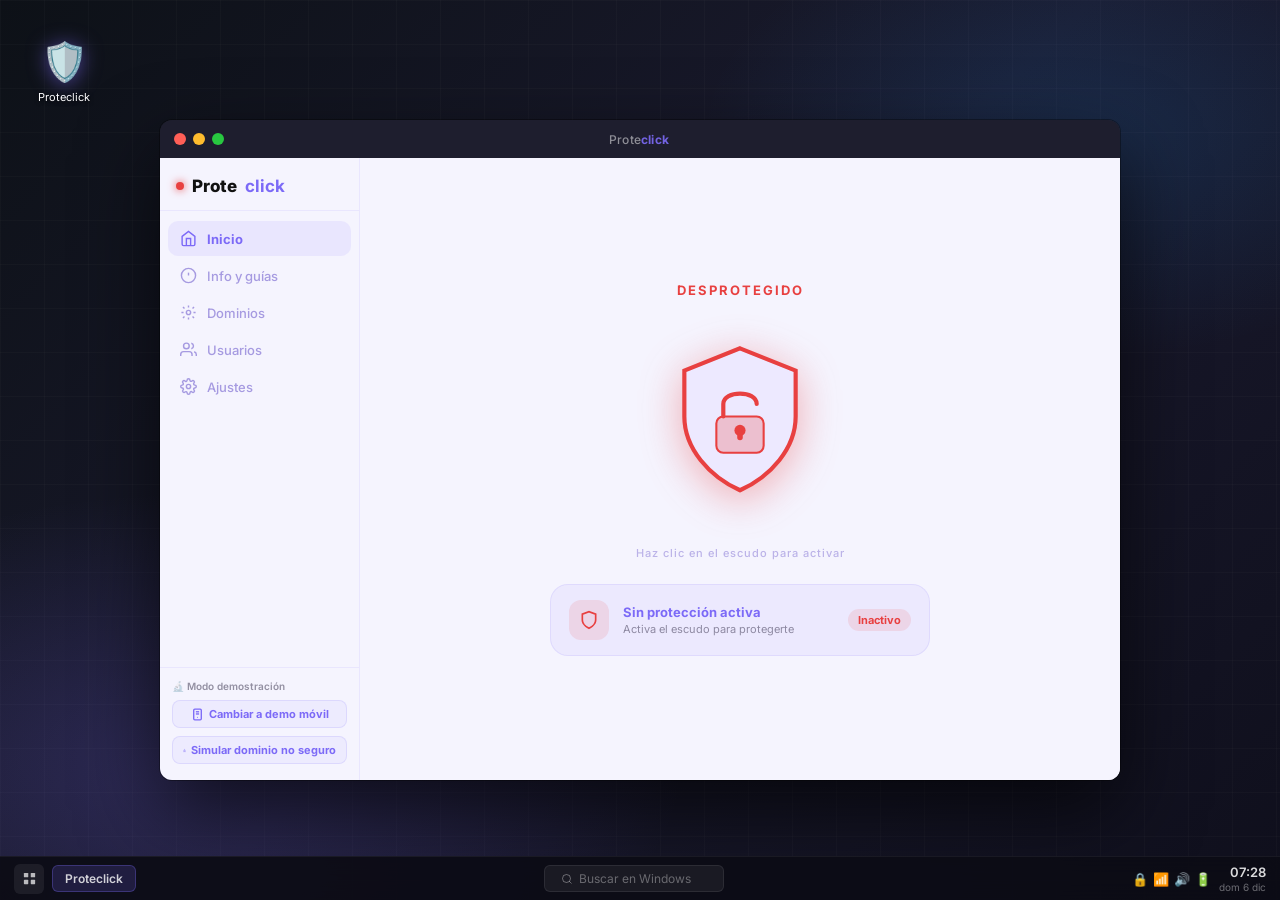
==== proteclick_desktop.html @ 48e7486f "Añadi el escritorio" ====
<!DOCTYPE html>
<html lang="es">

<head>
  <meta charset="UTF-8">
  <meta name="viewport" content="width=device-width, initial-scale=1.0">
  <title>Proteclick Escritorio</title>
  <link rel="stylesheet" href="proteclick_desktop.css">
</head>

<body>

  <div class="desktop-bg">
    <div class="desktop-icon" ondblclick="openApp()">
      <div class="di-icon">🛡️</div>
      <div class="di-label">Proteclick</div>
    </div>
  </div>

  <div class="app-window" id="appWindow">

    <!-- Barra de título -->
    <div class="title-bar" id="titleBar">
      <div class="tb-dots">
        <span class="dot-red" onclick="closeApp()"></span>
        <span class="dot-yellow"></span>
        <span class="dot-green" onclick="maximizeApp()"></span>
      </div>
      <div class="tb-title">Prote<b>click</b></div>
      <div class="tb-spacer"></div>
    </div>

    <!-- Cuerpo: sidebar + contenido -->
    <div class="app-body">

      <!-- SIDEBAR -->
      <aside class="sidebar">
        <div class="sidebar-brand">
          <span class="brand-dot" id="brand-dot"></span>
          Prote<b>click</b>
        </div>
        <nav class="sidebar-nav">
          <button class="snav on" id="nb-home" onclick="go('home')">
            <svg viewBox="0 0 24 24" fill="none" stroke="currentColor" stroke-width="2">
              <path d="M3 9l9-7 9 7v11a2 2 0 0 1-2 2H5a2 2 0 0 1-2-2z" />
              <polyline points="9 22 9 12 15 12 15 22" />
            </svg>
            <span>Inicio</span>
          </button>
          <button class="snav" id="nb-info" onclick="go('info')">
            <svg viewBox="0 0 24 24" fill="none" stroke="currentColor" stroke-width="2">
              <circle cx="12" cy="12" r="10" />
              <line x1="12" y1="8" x2="12" y2="12" />
              <line x1="12" y1="16" x2="12.01" y2="16" />
            </svg>
            <span>Info y guías</span>
          </button>
          <button class="snav" id="nb-dominios" onclick="go('dominios')">
            <svg viewBox="0 0 24 24" fill="none" stroke="currentColor" stroke-width="2">
              <circle cx="12" cy="12" r="3" />
              <path
                d="M12 2v3M12 19v3M4.22 4.22l2.12 2.12M17.66 17.66l2.12 2.12M2 12h3M19 12h3M4.22 19.78l2.12-2.12M17.66 6.34l2.12-2.12" />
            </svg>
            <span>Dominios</span>
          </button>
          <button class="snav" id="nb-usuarios" onclick="go('usuarios')">
            <svg viewBox="0 0 24 24" fill="none" stroke="currentColor" stroke-width="2">
              <path d="M17 21v-2a4 4 0 0 0-4-4H5a4 4 0 0 0-4 4v2" />
              <circle cx="9" cy="7" r="4" />
              <path d="M23 21v-2a4 4 0 0 0-3-3.87" />
              <path d="M16 3.13a4 4 0 0 1 0 7.75" />
            </svg>
            <span>Usuarios</span>
          </button>
          <button class="snav" id="nb-ajustes" onclick="go('ajustes')">
            <svg viewBox="0 0 24 24" fill="none" stroke="currentColor" stroke-width="2">
              <circle cx="12" cy="12" r="3" />
              <path
                d="M19.4 15a1.65 1.65 0 0 0 .33 1.82l.06.06a2 2 0 0 1-2.83 2.83l-.06-.06a1.65 1.65 0 0 0-1.82-.33 1.65 1.65 0 0 0-1 1.51V21a2 2 0 0 1-4 0v-.09A1.65 1.65 0 0 0 9 19.4a1.65 1.65 0 0 0-1.82.33l-.06.06a2 2 0 0 1-2.83-2.83l.06-.06A1.65 1.65 0 0 0 4.68 15a1.65 1.65 0 0 0-1.51-1H3a2 2 0 0 1 0-4h.09A1.65 1.65 0 0 0 4.6 9a1.65 1.65 0 0 0-.33-1.82l-.06-.06a2 2 0 0 1 2.83-2.83l.06.06A1.65 1.65 0 0 0 9 4.68a1.65 1.65 0 0 0 1-1.51V3a2 2 0 0 1 4 0v.09a1.65 1.65 0 0 0 1 1.51 1.65 1.65 0 0 0 1.82-.33l.06-.06a2 2 0 0 1 2.83 2.83l-.06.06A1.65 1.65 0 0 0 19.4 9a1.65 1.65 0 0 0 1.51 1H21a2 2 0 0 1 0 4h-.09a1.65 1.65 0 0 0-1.51 1z" />
            </svg>
            <span>Ajustes</span>
          </button>
        </nav>   
        <div class="sidebar-demo">
          <div class="sim-label-mini">🔬 Modo demostración</div>
          <button class="sim-btn-mini" onclick="window.location.href='index.html'">
            <svg viewBox="0 0 24 24" fill="none" stroke="currentColor" stroke-width="2.5" width="13" height="13"><rect x="5" y="2" width="14" height="20" rx="2"/><line x1="9" y1="7" x2="15" y2="7"/><line x1="9" y1="11" x2="15" y2="11"/><circle cx="12" cy="17" r="1" fill="currentColor" stroke="none"/></svg>
            Cambiar a demo móvil
          </button>       
          <button class="sim-btn-mini" onclick="simularAdvertencia()">
            <svg viewBox="0 0 24 24" fill="none" stroke="currentColor" stroke-width="2.5" width="13" height="13">
              <path d="M10.29 3.86L1.82 18a2 2 0 0 0 1.71 3h16.94a2 2 0 0 0 1.71-3L13.71 3.86a2 2 0 0 0-3.42 0z" />
              <line x1="12" y1="9" x2="12" y2="14" stroke-linecap="round" />
              <circle cx="12" cy="18" r="1" fill="#e84040" />
            </svg>
            Simular dominio no seguro
          </button>
        </div>
      </aside>

      <!-- CONTENIDO -->
      <div class="content-area">

        <!-- HOME -->
        <div class="screen" id="s-home">
          <div class="main">
            <div class="slabel" id="slabel">DESPROTEGIDO</div>
            <div class="shield-wrap" id="sw" onclick="toggleShield()">
              <div class="ring r1"></div>
              <div class="ring r2"></div>
              <div class="ring r3"></div>
              <div class="flash"></div>
              <div class="sbtn">
                <svg class="ssvg" viewBox="0 0 100 115" fill="none">
                  <path class="sbody" id="sbody"
                    d="M50 6 L90 22 L90 55 C90 78 72 98 50 108 C28 98 10 78 10 55 L10 22 Z" />
                  <g class="sicon open">
                    <rect x="33" y="55" width="34" height="26" rx="5" fill="rgba(232,64,64,0.25)" stroke="#e84040"
                      stroke-width="1.5" />
                    <path d="M38 55 L38 46 C38 36 62 36 62 46" stroke="#e84040" stroke-width="3" stroke-linecap="round"
                      fill="none" />
                    <circle cx="50" cy="65" r="4" fill="#e84040" />
                    <rect x="48" y="65" width="4" height="7" rx="2" fill="#e84040" />
                  </g>
                  <g class="sicon closed">
                    <rect x="33" y="55" width="34" height="26" rx="5" fill="rgba(33,150,243,0.2)" stroke="#2196f3"
                      stroke-width="1.5" />
                    <path d="M38 55 L38 46 C38 36 62 36 62 46 L62 55" stroke="#2196f3" stroke-width="3"
                      stroke-linecap="round" fill="none" />
                    <circle cx="50" cy="65" r="4" fill="#2196f3" />
                    <rect x="48" y="65" width="4" height="7" rx="2" fill="#2196f3" />
                  </g>
                </svg>
              </div>
            </div>
            <div class="hint">Haz clic en el escudo para activar</div>
            <div class="icard">
              <div class="iico">
                <svg viewBox="0 0 24 24" fill="none" stroke-width="2">
                  <path id="ipath" d="M12 22s8-4 8-10V5l-8-3-8 3v7c0 6 8 10 8 10z" stroke="#e84040" />
                </svg>
              </div>
              <div class="itx">
                <div class="it" id="ctitle">Sin protección activa</div>
                <div class="is" id="csub">Activa el escudo para protegerte</div>
              </div>
              <div class="ibadge" id="cbadge">Inactivo</div>
            </div>
          </div>
        </div>

        <!-- INFO -->
        <div class="screen off" id="s-info">
          <div class="scroll">
            <div class="sec"><span>🌱</span>Para empezar</div>
            <div class="card" onclick="toggleCard(this)">
              <div class="ch">
                <div class="ci cr">🔑</div>
                <div class="ctw">
                  <div class="ct">¿Qué es una contraseña segura?</div>
                  <div class="cs">Protege tus cuentas desde la base</div>
                </div><span class="bdg bb">Básico</span><svg class="chv" viewBox="0 0 24 24" fill="none"
                  stroke="currentColor" stroke-width="2.5">
                  <path d="M6 9l6 6 6-6" />
                </svg>
              </div>
              <div class="cbody">
                <div class="div"></div>
                <p>Una contraseña segura es como la llave de tu casa: cuanto más complicada, más difícil de copiar. Debe
                  tener al menos <strong>8 letras, números y algún símbolo</strong> como ! o @.</p>
                <div class="tips">
                  <div class="tip"><span class="te">✅</span><span class="tt">Usa una frase que recuerdes:
                      "MiGato3neLugar!" es mucho mejor que "1234".</span></div>
                  <div class="tip"><span class="te">✅</span><span class="tt">No uses tu nombre, fecha de nacimiento ni
                      el nombre de tu mascota.</span></div>
                  <div class="tip"><span class="te">✅</span><span class="tt">Cambia tus contraseñas cada pocos meses,
                      sobre todo en el correo y el banco.</span></div>
                </div>
                <div class="warn"><span>⚠️</span>Nunca compartas tu contraseña con nadie, ni aunque diga ser del banco o
                  tu operadora.</div>
              </div>
            </div>
            <div class="card" onclick="toggleCard(this)">
              <div class="ch">
                <div class="ci cr">🎣</div>
                <div class="ctw">
                  <div class="ct">¿Qué es el phishing?</div>
                  <div class="cs">El engaño más común en internet</div>
                </div><span class="bdg bb">Básico</span><svg class="chv" viewBox="0 0 24 24" fill="none"
                  stroke="currentColor" stroke-width="2.5">
                  <path d="M6 9l6 6 6-6" />
                </svg>
              </div>
              <div class="cbody">
                <div class="div"></div>
                <p>El phishing es cuando alguien te manda un mensaje fingiendo ser tu banco, Correos o Hacienda para
                  robarte datos o dinero.</p>
                <p>Llega por correo, SMS o WhatsApp con urgencia: <em>"Su cuenta será bloqueada en 24 horas"</em>.</p>
                <div class="tips">
                  <div class="tip"><span class="te">🔍</span><span class="tt">Fíjate en quién te escribe.
                      "soporte@banco-seguro.net" no es tu banco.</span></div>
                  <div class="tip"><span class="te">🛑</span><span class="tt">Nunca pulses enlaces de mensajes
                      inesperados.</span></div>
                  <div class="tip"><span class="te">📞</span><span class="tt">Si tienes dudas, llama al banco por el
                      número del reverso de tu tarjeta.</span></div>
                </div>
              </div>
            </div>
            <div class="card" onclick="toggleCard(this)">
              <div class="ch">
                <div class="ci cg">📱</div>
                <div class="ctw">
                  <div class="ct">Actualiza tu móvil y apps</div>
                  <div class="cs">Una acción simple que te protege mucho</div>
                </div><span class="bdg bb">Básico</span><svg class="chv" viewBox="0 0 24 24" fill="none"
                  stroke="currentColor" stroke-width="2.5">
                  <path d="M6 9l6 6 6-6" />
                </svg>
              </div>
              <div class="cbody">
                <div class="div"></div>
                <p>Las actualizaciones tapan agujeros de seguridad que los delincuentes podrían aprovechar para entrar
                  en tu dispositivo.</p>
                <div class="tips">
                  <div class="tip"><span class="te">🔄</span><span class="tt">Activa las actualizaciones automáticas en
                      los ajustes de tu móvil.</span></div>
                  <div class="tip"><span class="te">🛒</span><span class="tt">Descarga apps solo desde App Store o
                      Google Play.</span></div>
                  <div class="tip"><span class="te">🗑️</span><span class="tt">Borra las apps que ya no uses. Menos apps
                      = menos riesgo.</span></div>
                </div>
              </div>
            </div>
            <div class="sec"><span>📘</span>Nivel medio</div>
            <div class="card" onclick="toggleCard(this)">
              <div class="ch">
                <div class="ci cp">🔐</div>
                <div class="ctw">
                  <div class="ct">Doble verificación (2FA)</div>
                  <div class="cs">Una capa extra de protección</div>
                </div><span class="bdg bm">Medio</span><svg class="chv" viewBox="0 0 24 24" fill="none"
                  stroke="currentColor" stroke-width="2.5">
                  <path d="M6 9l6 6 6-6" />
                </svg>
              </div>
              <div class="cbody">
                <div class="div"></div>
                <p>El 2FA añade una segunda comprobación al iniciar sesión: además de la contraseña, recibes un código
                  por SMS o app que solo tú tienes.</p>
                <div class="tips">
                  <div class="tip"><span class="te">📲</span><span class="tt">Actívalo en tu correo, redes y banco. Está
                      en "Seguridad" dentro de los ajustes.</span></div>
                  <div class="tip"><span class="te">🚫</span><span class="tt">Nunca compartas ese código, ni aunque
                      digan ser soporte técnico.</span></div>
                </div>
              </div>
            </div>
            <div class="card" onclick="toggleCard(this)">
              <div class="ch">
                <div class="ci cb">🌐</div>
                <div class="ctw">
                  <div class="ct">Cómo reconocer webs falsas</div>
                  <div class="cs">No todas las páginas son lo que parecen</div>
                </div><span class="bdg bm">Medio</span><svg class="chv" viewBox="0 0 24 24" fill="none"
                  stroke="currentColor" stroke-width="2.5">
                  <path d="M6 9l6 6 6-6" />
                </svg>
              </div>
              <div class="cbody">
                <div class="div"></div>
                <p>Los delincuentes crean páginas casi idénticas a las reales para robarte datos.</p>
                <div class="tips">
                  <div class="tip"><span class="te">🔒</span><span class="tt">Comprueba que la dirección empiece por
                      <strong>https://</strong> y haya un candado.</span></div>
                  <div class="tip"><span class="te">👀</span><span class="tt">"bancosantander-seguro.com" no es el
                      banco. El dominio real es corto y conocido.</span></div>
                </div>
                <div class="warn"><span>⚠️</span>El candado solo garantiza conexión cifrada, no que la web sea legítima.
                </div>
              </div>
            </div>
            <div class="card" onclick="toggleCard(this)">
              <div class="ch">
                <div class="ci co">📡</div>
                <div class="ctw">
                  <div class="ct">Redes WiFi públicas</div>
                  <div class="cs">El peligro del WiFi gratuito</div>
                </div><span class="bdg bm">Medio</span><svg class="chv" viewBox="0 0 24 24" fill="none"
                  stroke="currentColor" stroke-width="2.5">
                  <path d="M6 9l6 6 6-6" />
                </svg>
              </div>
              <div class="cbody">
                <div class="div"></div>
                <p>Las redes abiertas de cafeterías o aeropuertos son cómodas, pero cualquiera podría interceptar lo que
                  envías.</p>
                <div class="tips">
                  <div class="tip"><span class="te">🏦</span><span class="tt">Nunca accedas al banco desde un WiFi
                      público sin protección.</span></div>
                  <div class="tip"><span class="te">🛡️</span><span class="tt">Una VPN cifra tu conexión. Proteclick te
                      ayuda con esto.</span></div>
                </div>
              </div>
            </div>
            <div class="card" onclick="toggleCard(this)">
              <div class="ch">
                <div class="ci cp">🗝️</div>
                <div class="ctw">
                  <div class="ct">Gestores de contraseñas</div>
                  <div class="cs">Una sola clave para recordarlas todas</div>
                </div><span class="bdg bm">Medio</span><svg class="chv" viewBox="0 0 24 24" fill="none"
                  stroke="currentColor" stroke-width="2.5">
                  <path d="M6 9l6 6 6-6" />
                </svg>
              </div>
              <div class="cbody">
                <div class="div"></div>
                <p>Un gestor guarda todas tus claves cifradas. Solo necesitas recordar una contraseña maestra para
                  acceder a todas las demás.</p>
                <div class="tips">
                  <div class="tip"><span class="te">📦</span><span class="tt">Opciones fiables:
                      <strong>Bitwarden</strong> (gratuito) o <strong>1Password</strong>.</span></div>
                  <div class="tip"><span class="te">🚫</span><span class="tt">Evita guardar contraseñas en notas de
                      papel o documentos sin proteger.</span></div>
                </div>
              </div>
            </div>
          </div>
        </div>

        <!-- DOMINIOS -->
        <div class="screen off" id="s-dominios">
          <div class="toolbar">
            <div class="search-wrap">
              <svg viewBox="0 0 24 24" fill="none" stroke="currentColor" stroke-width="2">
                <circle cx="11" cy="11" r="8" />
                <path d="M21 21l-4.35-4.35" />
              </svg>
              <input class="search-input" id="searchInput" type="text" placeholder="Buscar dominio exacto…"
                oninput="renderList()">
            </div>
            <div class="sort-row">
              <span class="sort-label">Ordenar:</span>
              <button class="sort-btn active" id="btnAZ" onclick="setSort('az')"><svg viewBox="0 0 24 24" fill="none"
                  stroke="currentColor" stroke-width="2.5">
                  <path d="M4 6h16M4 12h10M4 18h6" />
                </svg>A → Z</button>
              <button class="sort-btn" id="btnZA" onclick="setSort('za')"><svg viewBox="0 0 24 24" fill="none"
                  stroke="currentColor" stroke-width="2.5">
                  <path d="M4 6h6M4 12h10M4 18h16" />
                </svg>Z → A</button>
            </div>
          </div>
          <div class="count-bar" id="countBar"></div>
          <div class="list" id="listEl">
            <div class="empty" id="emptyState">
              <div class="empty-ico">🔍</div>
              <div class="empty-txt">Sin resultados</div>
              <div class="empty-sub">No hay dominios que coincidan con tu búsqueda.</div>
            </div>
          </div>
        </div>

        <!-- USUARIOS -->
        <div class="screen off" id="s-usuarios">

          <div class="pscreen" id="ps-nogroup">
            <div class="scroll">
              <div class="hero">
                <div class="hero-icon">👨‍👩‍👧‍👦</div>
                <h2>Protección en familia</h2>
                <p>Crea un grupo familiar para supervisar y recibir alertas cuando alguien de tu familia navegue por
                  sitios peligrosos.</p>
              </div>
              <div class="sec"><span>👥</span> Tu grupo</div>
              <div class="acard" onclick="openSheet('create')">
                <div class="acard-top">
                  <div class="acard-icon icon-create">➕</div>
                  <div class="acard-text">
                    <div class="acard-title">Crear grupo familiar</div>
                    <div class="acard-sub">Elige tu rol y genera un código para invitar a tu familia.</div>
                  </div>
                  <div class="acard-arrow"><svg viewBox="0 0 24 24" fill="none" stroke="currentColor"
                      stroke-width="2.5">
                      <path d="M9 18l6-6-6-6" />
                    </svg></div>
                </div>
              </div>
              <div class="acard" onclick="openSheet('join')">
                <div class="acard-top">
                  <div class="acard-icon icon-join">🔗</div>
                  <div class="acard-text">
                    <div class="acard-title">Unirse a un grupo</div>
                    <div class="acard-sub">Introduce el código que te ha enviado un familiar.</div>
                  </div>
                  <div class="acard-arrow"><svg viewBox="0 0 24 24" fill="none" stroke="currentColor"
                      stroke-width="2.5">
                      <path d="M9 18l6-6-6-6" />
                    </svg></div>
                </div>
              </div>
              <div class="sec"><span>ℹ️</span> ¿Qué son los roles?</div>
              <div class="role-grid">
                <div class="role-card" style="border-color:rgba(124,106,247,0.25);background:rgba(124,106,247,0.05)">
                  <div class="role-emoji">👁️</div>
                  <div class="role-name">Supervisor</div>
                  <div class="role-desc">Ves el historial del monitorizado y recibes sus alarmas.</div>
                  <span class="role-tag tag-sup">Protector</span>
                </div>
                <div class="role-card" style="border-color:rgba(33,150,243,0.25);background:rgba(33,150,243,0.05)">
                  <div class="role-emoji">🛡️</div>
                  <div class="role-name">Monitorizado</div>
                  <div class="role-desc">Ves tu historial y recibes alarmas si hay una brecha.</div>
                  <span class="role-tag tag-mon">Protegido</span>
                </div>
              </div>
            </div>
          </div>

          <div class="pscreen off" id="ps-supervisor">
            <div class="scroll">
              <div class="group-banner">
                <div class="group-badge">👨‍👩‍👧‍👦</div>
                <div class="group-info">
                  <h3>Familia García</h3>
                  <p>3 miembros · Activo</p>
                </div>
                <div class="group-code">
                  <div class="gc-label">CÓDIGO</div>
                  <div class="gc-val">X7K2</div>
                </div>
              </div>
              <div class="sec"><span>👥</span> Miembros</div>
              <div class="mcard">
                <div class="avatar av-sup">MG</div>
                <div class="minfo">
                  <div class="mname">María García</div>
                  <div class="mrole">Tú · Supervisor</div>
                </div><span class="mbadge mb-you">Tú</span>
              </div>
              <div class="mcard">
                <div class="avatar av-mon">JG</div>
                <div class="minfo">
                  <div class="mname">José García</div>
                  <div class="mrole">Monitorizado · Activo hace 2h</div>
                </div><span class="mbadge mb-mon">Monit.</span>
              </div>
              <div class="mcard">
                <div class="avatar av-mon">CG</div>
                <div class="minfo">
                  <div class="mname">Carmen García</div>
                  <div class="mrole">Monitorizado · Activo ayer</div>
                </div><span class="mbadge mb-mon">Monit.</span>
              </div>
              <div class="sec"><span>🔔</span> Alarmas recientes</div>
              <div class="alarm">
                <div class="alarm-ico">🚨</div>
                <div class="alarm-text">
                  <div class="at">Sitio de phishing detectado</div>
                  <div class="as">José García intentó acceder a <strong>bancosantander-ayuda.net</strong>, un dominio no
                    verificado.</div>
                  <div class="alarm-time">Hoy · 11:42</div>
                </div>
              </div>
              <div class="alarm">
                <div class="alarm-ico">⚠️</div>
                <div class="alarm-text">
                  <div class="at">Enlace sospechoso en email</div>
                  <div class="as">Carmen García recibió un enlace de <strong>correos-paquete.info</strong> bloqueado
                    automáticamente.</div>
                  <div class="alarm-time">Ayer · 17:05</div>
                </div>
              </div>
              <div class="sec"><span>📋</span> <span id="hist-title">Historial de José</span></div>
              <div class="msel-row">
                <div class="msel-av" id="msel-av">JG</div>
                <div class="msel-meta">
                  <div class="msel-name" id="msel-name">José García</div>
                  <div class="msel-status" id="msel-status">Activo hace 2h</div>
                </div>
                <div class="msel-wrap"><select id="member-select" onchange="onMemberChange(this)">
                    <option value="jose">José García</option>
                    <option value="carmen">Carmen García</option>
                  </select></div>
              </div>
              <div id="hist-list"></div>
            </div>
          </div>

          <div class="pscreen off" id="ps-monitorizado">
            <div class="scroll">
              <div class="group-banner">
                <div class="group-badge">👨‍👩‍👧‍👦</div>
                <div class="group-info">
                  <h3>Familia García</h3>
                  <p>Estás protegido · Activo</p>
                </div>
              </div>
              <div class="sec"><span>👤</span> Tu perfil</div>
              <div class="mcard">
                <div class="avatar av-mon">JG</div>
                <div class="minfo">
                  <div class="mname">José García</div>
                  <div class="mrole">Monitorizado · Supervisado por María</div>
                </div><span class="mbadge mb-you">Tú</span>
              </div>
              <div class="sec"><span>🔔</span> Tus alarmas</div>
              <div class="alarm">
                <div class="alarm-ico">🚨</div>
                <div class="alarm-text">
                  <div class="at">Acceso bloqueado</div>
                  <div class="as">Proteclick bloqueó <strong>bancosantander-ayuda.net</strong>. Este sitio suplanta a tu
                    banco. Tu supervisora ha sido notificada.</div>
                  <div class="alarm-time">Hoy · 11:42</div>
                </div>
              </div>
              <div class="sec"><span>📋</span> Mi historial</div>
              <div class="hitem">
                <div class="hico hico-warn">🛑</div>
                <div class="hinfo">
                  <div class="hsite">bancosantander-ayuda.net</div>
                  <div class="htime">Hoy · 11:42 · Bloqueado automáticamente</div>
                </div><span class="hstatus hs-warn">Alerta</span>
              </div>
              <div class="hitem">
                <div class="hico hico-ok">✅</div>
                <div class="hinfo">
                  <div class="hsite">bancosantander.es</div>
                  <div class="htime">Hoy · 10:15</div>
                </div><span class="hstatus hs-ok">Seguro</span>
              </div>
              <div class="hitem">
                <div class="hico hico-ok">✅</div>
                <div class="hinfo">
                  <div class="hsite">correos.es</div>
                  <div class="htime">Ayer · 09:30</div>
                </div><span class="hstatus hs-ok">Seguro</span>
              </div>
              <div class="hitem">
                <div class="hico hico-ok">✅</div>
                <div class="hinfo">
                  <div class="hsite">seg-social.es</div>
                  <div class="htime">Lunes · 12:00</div>
                </div><span class="hstatus hs-ok">Seguro</span>
              </div>
              <div class="hitem">
                <div class="hico hico-ok">✅</div>
                <div class="hinfo">
                  <div class="hsite">renfe.com</div>
                  <div class="htime">Domingo · 15:22</div>
                </div><span class="hstatus hs-ok">Seguro</span>
              </div>
            </div>
          </div>

          <!-- Modales -->
          <div class="overlay" id="ov-create" onclick="closeOverlay(event,'ov-create')">
            <div class="sheet" onclick="event.stopPropagation()">
              <div class="sheet-handle"></div>
              <div class="sheet-title">Crear grupo familiar</div>
              <div class="sheet-sub">Elige tu rol dentro del grupo</div>
              <div class="role-grid">
                <div class="role-card" id="rc-sup" onclick="selectRole('sup')">
                  <div class="role-emoji">👁️</div>
                  <div class="role-name">Supervisor</div>
                  <div class="role-desc">Ves el historial del monitorizado y recibes sus alarmas.</div><span
                    class="role-tag tag-sup">Protector</span>
                </div>
                <div class="role-card" id="rc-mon" onclick="selectRole('mon')">
                  <div class="role-emoji">🛡️</div>
                  <div class="role-name">Monitorizado</div>
                  <div class="role-desc">Ves tu historial y recibes alertas ante posibles brechas.</div><span
                    class="role-tag tag-mon">Protegido</span>
                </div>
              </div>
              <div class="field"><label>NOMBRE DEL GRUPO</label><input class="finput" type="text"
                  placeholder="Ej: Familia García" id="groupName"></div>
              <div class="caps" id="caps-list" style="display:none">
                <div id="cap-items"></div>
              </div>
              <button class="btn btn-purple" id="btnCreate" onclick="createGroup()" disabled style="opacity:0.4">Crear
                grupo</button>
              <button class="btn btn-outline" onclick="closeOv('ov-create')">Cancelar</button>
            </div>
          </div>

          <div class="overlay" id="ov-join" onclick="closeOverlay(event,'ov-join')">
            <div class="sheet" onclick="event.stopPropagation()">
              <div class="sheet-handle"></div>
              <div class="sheet-title">Unirse a un grupo</div>
              <div class="sheet-sub">Introduce el código de 4 caracteres que te envió tu familiar</div>
              <div class="field"><label>CÓDIGO DE GRUPO</label><input class="finput" type="text" placeholder="Ej: X7K2"
                  maxlength="4" id="joinCode"
                  style="font-size:22px;font-weight:800;letter-spacing:6px;text-align:center;text-transform:uppercase"
                  oninput="this.value=this.value.toUpperCase();checkJoin()"></div>
              <button class="btn btn-blue" id="btnJoin" onclick="joinGroup()" disabled style="opacity:0.4">Unirse al
                grupo</button>
              <button class="btn btn-outline" onclick="closeOv('ov-join')">Cancelar</button>
            </div>
          </div>

        </div><!-- /s-usuarios -->

        <!-- AJUSTES -->
        <div class="screen off" id="s-ajustes">
          <div class="scroll ajustes-scroll">

            <div class="sec-hdr">👤 Cuenta</div>
            <div class="sgroup">
              <div class="srow tap" onclick="alert('Cambiar nombre')">
                <div class="srow-ico ico-blue">✏️</div>
                <div class="srow-text">
                  <div class="srow-label">Cambiar nombre</div>
                  <div class="srow-sub">Actualiza tu nombre visible</div>
                </div>
                <div class="chev"><svg viewBox="0 0 24 24" fill="none" stroke="currentColor" stroke-width="2.5">
                    <path d="M9 18l6-6-6-6" />
                  </svg></div>
              </div>
              <div class="srow tap" onclick="alert('Cambiar contraseña')">
                <div class="srow-ico ico-red">🔑</div>
                <div class="srow-text">
                  <div class="srow-label">Cambiar contraseña</div>
                  <div class="srow-sub">Modifica tu clave de acceso</div>
                </div>
                <div class="chev"><svg viewBox="0 0 24 24" fill="none" stroke="currentColor" stroke-width="2.5">
                    <path d="M9 18l6-6-6-6" />
                  </svg></div>
              </div>
              <div class="srow tap" onclick="alert('Cambiar foto de perfil')">
                <div class="srow-ico ico-green">📸</div>
                <div class="srow-text">
                  <div class="srow-label">Cambiar foto de perfil</div>
                  <div class="srow-sub">Sube una nueva imagen</div>
                </div>
                <div class="chev"><svg viewBox="0 0 24 24" fill="none" stroke="currentColor" stroke-width="2.5">
                    <path d="M9 18l6-6-6-6" />
                  </svg></div>
              </div>
            </div>

            <div class="sec-hdr">🛡️ Protección</div>
            <div class="sgroup">
              <div class="srow">
                <div class="srow-ico ico-purple">🔒</div>
                <div class="srow-text">
                  <div class="srow-label">Protección al arrancar</div>
                  <div class="srow-sub">Activa el escudo automáticamente al abrir la app</div>
                </div><label class="toggle"><input type="checkbox" id="tog-arranque"><span
                    class="tslider"></span></label>
              </div>
              <div class="srow">
                <div class="srow-ico ico-red">🚫</div>
                <div class="srow-text">
                  <div class="srow-label">Bloqueo automático</div>
                  <div class="srow-sub">Bloquea dominios sospechosos sin confirmación</div>
                </div><label class="toggle"><input type="checkbox" id="tog-bloqueo"><span
                    class="tslider"></span></label>
              </div>
              <div class="srow" style="flex-direction:column;align-items:flex-start;">
                <div style="display:flex;align-items:center;gap:13px;width:100%">
                  <div class="srow-ico ico-orange">📡</div>
                  <div class="srow-text">
                    <div class="srow-label">Sensibilidad de detección</div>
                    <div class="srow-sub">Mayor sensibilidad puede generar más avisos</div>
                  </div>
                </div>
                <div class="seg" id="seg-sensibilidad" style="width:100%;margin-top:10px">
                  <button class="seg-btn" onclick="setSeg('seg-sensibilidad',this)">Básica</button>
                  <button class="seg-btn active" onclick="setSeg('seg-sensibilidad',this)">Media</button>
                  <button class="seg-btn" onclick="setSeg('seg-sensibilidad',this)">Alta</button>
                </div>
              </div>
            </div>

            <div class="sec-hdr">🔔 Notificaciones</div>
            <div class="sgroup">
              <div class="srow">
                <div class="srow-ico ico-red">🚨</div>
                <div class="srow-text">
                  <div class="srow-label">Alertas de phishing</div>
                  <div class="srow-sub">Notificación instantánea al detectar un ataque</div>
                </div><label class="toggle"><input type="checkbox" id="tog-phishing" checked><span
                    class="tslider"></span></label>
              </div>
              <div class="srow">
                <div class="srow-ico ico-purple">👨‍👩‍👧‍👦</div>
                <div class="srow-text">
                  <div class="srow-label">Actividad familiar</div>
                  <div class="srow-sub">Avisos cuando un miembro del grupo navega</div>
                </div><label class="toggle"><input type="checkbox" id="tog-familia"><span
                    class="tslider"></span></label>
              </div>
              <div class="srow">
                <div class="srow-ico ico-orange">🔊</div>
                <div class="srow-text">
                  <div class="srow-label">Alerta sonora</div>
                  <div class="srow-sub">Reproducir sonido al recibir una alerta</div>
                </div><label class="toggle"><input type="checkbox" id="tog-sonido" checked><span
                    class="tslider"></span></label>
              </div>
              <div class="srow">
                <div class="srow-ico ico-grey">📳</div>
                <div class="srow-text">
                  <div class="srow-label">Vibración en alarmas</div>
                  <div class="srow-sub">Vibrar al recibir una alerta de seguridad</div>
                </div><label class="toggle"><input type="checkbox" id="tog-vibracion" checked><span
                    class="tslider"></span></label>
              </div>
            </div>

            <div class="sec-hdr">🔐 Privacidad</div>
            <div class="sgroup">
              <div class="srow">
                <div class="srow-ico ico-blue">📋</div>
                <div class="srow-text">
                  <div class="srow-label">Guardar historial</div>
                  <div class="srow-sub">Almacena localmente tus páginas visitadas</div>
                </div><label class="toggle"><input type="checkbox" id="tog-historial" checked><span
                    class="tslider"></span></label>
              </div>
              <div class="srow">
                <div class="srow-ico ico-green">📊</div>
                <div class="srow-text">
                  <div class="srow-label">Estadísticas anónimas</div>
                  <div class="srow-sub">Ayuda a mejorar la detección de amenazas</div>
                </div><label class="toggle"><input type="checkbox" id="tog-estadisticas"><span
                    class="tslider"></span></label>
              </div>
              <div class="srow tap" onclick="alert('Historial borrado')">
                <div class="srow-ico ico-red">🗑️</div>
                <div class="srow-text">
                  <div class="srow-label">Borrar historial local</div>
                  <div class="srow-sub">Elimina todos los registros guardados</div>
                </div>
                <div class="chev"><svg viewBox="0 0 24 24" fill="none" stroke="currentColor" stroke-width="2.5">
                    <path d="M9 18l6-6-6-6" />
                  </svg></div>
              </div>
            </div>

            <div class="sec-hdr">🌐 Idioma</div>
            <div class="sgroup">
              <div class="srow">
                <div class="srow-ico ico-purple">🌐</div>
                <div class="srow-text">
                  <div class="srow-label">Idioma de la app</div>
                  <div class="srow-sub" id="lang-sub">Castellano</div>
                </div>
                <div class="lang-sel-wrap">
                  <select id="lang-select" onchange="onLangChange(this)">
                    <option value="es">Castellano</option>
                    <option value="eu">Euskera</option>
                    <option value="ca">Català</option>
                    <option value="gl">Galego</option>
                    <option value="en">English</option>
                  </select>
                </div>
              </div>
            </div>

            <div class="sec-hdr">ℹ️ Acerca de</div>
            <div class="sgroup">
              <div class="srow">
                <div class="srow-ico ico-purple">📱</div>
                <div class="srow-text">
                  <div class="srow-label">Versión de la app</div>
                </div><span class="meta-val">1.0.0</span>
              </div>
              <div class="srow tap">
                <div class="srow-ico ico-grey">📄</div>
                <div class="srow-text">
                  <div class="srow-label">Términos de uso</div>
                </div>
                <div class="chev"><svg viewBox="0 0 24 24" fill="none" stroke="currentColor" stroke-width="2.5">
                    <path d="M9 18l6-6-6-6" />
                  </svg></div>
              </div>
              <div class="srow tap">
                <div class="srow-ico ico-grey">🔏</div>
                <div class="srow-text">
                  <div class="srow-label">Política de privacidad</div>
                </div>
                <div class="chev"><svg viewBox="0 0 24 24" fill="none" stroke="currentColor" stroke-width="2.5">
                    <path d="M9 18l6-6-6-6" />
                  </svg></div>
              </div>
            </div>

            <button class="btn-danger" onclick="alert('Sesión cerrada')">Cerrar sesión</button>

          </div>
        </div>

      </div><!-- /content-area -->
    </div><!-- /app-body -->
  </div><!-- /app-window -->

  <!-- BARRA DE TAREAS -->
  <div class="taskbar">
    <div class="taskbar-left">
      <div class="start-btn"><svg viewBox="0 0 24 24" fill="currentColor" width="15">
          <rect x="3" y="3" width="7" height="7" rx="1" />
          <rect x="14" y="3" width="7" height="7" rx="1" />
          <rect x="3" y="14" width="7" height="7" rx="1" />
          <rect x="14" y="14" width="7" height="7" rx="1" />
        </svg></div>
      <div class="tb-app-btn" id="tbAppBtn" onclick="toggleApp()">Proteclick</div>
    </div>
    <div class="taskbar-center">
      <div class="tb-search-bar"><svg viewBox="0 0 24 24" fill="none" stroke="currentColor" stroke-width="2" width="12"
          height="12">
          <circle cx="11" cy="11" r="8" />
          <line x1="21" y1="21" x2="16.65" y2="16.65" />
        </svg>Buscar en Windows</div>
    </div>
    <div class="taskbar-right">
      <div class="sys-tray"><span>🔒</span><span>📶</span><span>🔊</span><span>🔋</span></div>
      <div class="tb-clock-wrap">
        <div class="tb-clock" id="clock">12:00</div>
        <div class="tb-date" id="tb-date">lun 1 ene</div>
      </div>
    </div>
  </div>

  <!-- ADVERTENCIA OVERLAY -->
  <div class="warn-overlay" id="warnOverlay">
    <div class="warn-modal">
      <div class="warn-icon-wrap">
        <div class="warn-pulse"></div>
        <svg class="warn-icon" viewBox="0 0 24 24" fill="none" stroke="#e84040" stroke-width="2">
          <path d="M10.29 3.86L1.82 18a2 2 0 0 0 1.71 3h16.94a2 2 0 0 0 1.71-3L13.71 3.86a2 2 0 0 0-3.42 0z" />
          <line x1="12" y1="9" x2="12" y2="13" />
          <circle cx="12" cy="15.5" r="1.2" fill="#e84040" stroke="none" />
        </svg>
      </div>
      <div class="warn-tag">⚠️ ADVERTENCIA</div>
      <h2 class="warn-title">Dominio no seguro detectado</h2>
      <p class="warn-maybe">Quizás buscabas entrar a la página web de</p>
      <div class="warn-entity" id="warnEntity">—</div>
      <div class="warn-domain-box">
        <span class="warn-domain-lbl">Dominio oficial protegido</span>
        <span class="warn-domain-val" id="warnDomain">—</span>
      </div>
      <div class="warn-actions">
        <button class="warn-btn-block" onclick="blockThreat()">
          <svg viewBox="0 0 24 24" fill="none" stroke="currentColor" stroke-width="2.5" width="16" height="16">
            <circle cx="12" cy="12" r="10" />
            <line x1="4.93" y1="4.93" x2="19.07" y2="19.07" />
          </svg>
          Bloquear amenaza
        </button>
        <button class="warn-btn-skip" onclick="skipWarning()">
          <svg viewBox="0 0 24 24" fill="none" stroke="currentColor" stroke-width="2.5" width="16" height="16">
            <path d="M9 18l6-6-6-6" />
          </svg>
          Omitir advertencia
        </button>
      </div>
    </div>
  </div>

  <script src="proteclick_desktop.js"></script>
</body>

</html>
---- proteclick_desktop.css ----
@import url('https://fonts.googleapis.com/css2?family=Inter:wght@400;500;600;700;800&display=swap');

*, *::before, *::after { box-sizing: border-box; margin: 0; padding: 0; }

:root {
  --purple: #7c6af7;
  --pl: rgba(124,106,247,0.1);
  --pm: rgba(124,106,247,0.18);
  --red: #e84040;
  --blue: #2196f3;
  --green: #2ecc71;
  --text: #1a1530;
  --muted: rgba(26,21,48,0.45);
  --sup-color: #7c6af7;
  --mon-color: #2196f3;
}

html, body {
  width: 100%; height: 100%;
  font-family: 'Inter', sans-serif;
  overflow: hidden;
}

/* ══════════════════════════════════
   ESCRITORIO
══════════════════════════════════ */
.desktop-bg {
  position: fixed; inset: 0;
  background: #1a1a2e;
  background-image:
    radial-gradient(ellipse 70% 55% at 15% 85%, rgba(124,106,247,0.22) 0%, transparent 55%),
    radial-gradient(ellipse 55% 45% at 85% 15%, rgba(33,150,243,0.14) 0%, transparent 55%),
    linear-gradient(135deg, #0d1117 0%, #1a1a2e 50%, #0f0f1c 100%);
  z-index: 0;
}
.desktop-bg::before {
  content: '';
  position: absolute; inset: 0;
  background-image:
    linear-gradient(rgba(255,255,255,0.018) 1px, transparent 1px),
    linear-gradient(90deg, rgba(255,255,255,0.018) 1px, transparent 1px);
  background-size: 44px 44px;
}

.desktop-icon {
  position: absolute; top: 28px; left: 28px;
  display: flex; flex-direction: column; align-items: center; gap: 6px;
  cursor: pointer; padding: 10px; border-radius: 10px;
  transition: background .15s; user-select: none;
}
.desktop-icon:hover { background: rgba(255,255,255,0.08); }
.di-icon { font-size: 38px; filter: drop-shadow(0 2px 10px rgba(124,106,247,0.55)); }
.di-label { font-size: 11px; color: #fff; text-shadow: 0 1px 4px rgba(0,0,0,0.8); }

/* ══════════════════════════════════
   VENTANA DE LA APP
══════════════════════════════════ */
.app-window {
  position: fixed;
  top: 50%; left: 50%;
  transform: translate(-50%, -50%);
  width: min(960px, calc(100vw - 32px));
  height: min(660px, calc(100vh - 60px));
  display: flex; flex-direction: column;
  border-radius: 12px;
  overflow: hidden;
  box-shadow: 0 0 0 1px rgba(0,0,0,0.35), 0 32px 80px rgba(0,0,0,0.65), 0 0 0 1px rgba(255,255,255,0.04) inset;
  z-index: 100;
  animation: winIn .28s cubic-bezier(.2,.8,.4,1);
}
.app-window.hidden { display: none; }
.app-window.maximized {
  top: 0; left: 0; transform: none;
  width: 100vw; height: calc(100vh - 44px);
  border-radius: 0;
}

@keyframes winIn {
  from { transform: translate(-50%,-48%) scale(.96); opacity: 0; }
  to   { transform: translate(-50%,-50%) scale(1);   opacity: 1; }
}
@keyframes winOut {
  from { transform: translate(-50%,-50%) scale(1);   opacity: 1; }
  to   { transform: translate(-50%,-48%) scale(.96); opacity: 0; }
}

/* Barra de título */
.title-bar {
  height: 38px; flex-shrink: 0;
  background: #1e1e2e;
  display: flex; align-items: center;
  padding: 0 14px;
  user-select: none;
}
.tb-dots { display: flex; gap: 7px; align-items: center; }
.dot-red, .dot-yellow, .dot-green {
  width: 12px; height: 12px; border-radius: 50%; cursor: pointer;
  transition: filter .15s;
}
.dot-red:hover, .dot-yellow:hover, .dot-green:hover { filter: brightness(1.25); }
.dot-red    { background: #ff5f57; }
.dot-yellow { background: #febc2e; }
.dot-green  { background: #28c840; }
.tb-title {
  flex: 1; text-align: center;
  font-size: 12px; font-weight: 500;
  color: rgba(255,255,255,0.5); letter-spacing: .2px;
}
.tb-title b { color: rgba(124,106,247,0.9); }
.tb-spacer { width: 52px; }

/* Cuerpo */
.app-body { flex: 1; display: flex; overflow: hidden; }

/* ══════════════════════════════════
   SIDEBAR
══════════════════════════════════ */
.sidebar {
  width: 200px; flex-shrink: 0;
  background: #f5f4fe;
  border-right: 1px solid rgba(124,106,247,0.1);
  display: flex; flex-direction: column;
  overflow: hidden;
}
.sidebar-brand {
  padding: 18px 16px 14px;
  font-size: 17px; font-weight: 800; color: #111;
  border-bottom: 1px solid rgba(124,106,247,0.1);
  display: flex; align-items: center; gap: 8px;
  flex-shrink: 0;
}
.sidebar-brand b { color: var(--purple); }
.brand-dot {
  width: 8px; height: 8px; border-radius: 50%;
  background: var(--red); box-shadow: 0 0 8px var(--red);
  transition: background 1.2s, box-shadow 1.2s; flex-shrink: 0;
}
body.protected .brand-dot { background: var(--blue); box-shadow: 0 0 8px var(--blue); }

.sidebar-nav {
  flex: 1; padding: 10px 8px;
  display: flex; flex-direction: column; gap: 2px;
  overflow-y: auto; scrollbar-width: none;
}
.sidebar-nav::-webkit-scrollbar { display: none; }

.snav {
  display: flex; align-items: center; gap: 10px;
  width: 100%; padding: 9px 12px;
  background: none; border: none; border-radius: 10px;
  font-family: 'Inter', sans-serif; font-size: 13px; font-weight: 500;
  color: rgba(100,80,200,0.55); cursor: pointer;
  transition: background .15s, color .15s;
  text-align: left; position: relative;
}
.snav::after {
  content: ''; position: absolute; inset: 0; border-radius: 10px;
  background: var(--pl); opacity: 0; transition: opacity .2s;
}
.snav:hover::after { opacity: 1; }
.snav.on::after    { opacity: 1; }
.snav svg { width: 17px; height: 17px; flex-shrink: 0; position: relative; z-index: 1; }
.snav span { position: relative; z-index: 1; }
.snav.on { color: var(--purple); font-weight: 700; }

.sidebar-demo {
  padding: 12px 12px 16px;
  border-top: 1px solid rgba(124,106,247,0.1);
  display: flex; flex-direction: column; gap: 8px;
  flex-shrink: 0;
}
.sim-label-mini {
  font-size: 10px; font-weight: 600; color: var(--muted);
  display: flex; align-items: center; gap: 4px;
}
.sim-btn-mini {
  display: inline-flex; align-items: center; gap: 5px;
  background: rgba(124,106,247,0.06); color: var(--purple);
  border: 1px solid rgba(124,106,247,0.15); border-radius: 8px;
  padding: 6px 10px; font-size: 11px; font-weight: 700;
  font-family: 'Inter', sans-serif; cursor: pointer;
  transition: all .15s; white-space: nowrap; width: 100%;
  justify-content: center;
}
.sim-btn-mini:hover { background: rgba(124,106,247,0.12); border-color: rgba(124,106,247,0.3); }

/* ══════════════════════════════════
   ÁREA DE CONTENIDO
══════════════════════════════════ */
.content-area {
  flex: 1; position: relative; overflow: hidden;
  background: #f5f4fe;
}

/* ══════════════════════════════════
   SCREENS
══════════════════════════════════ */
.screen {
  position: absolute; inset: 0;
  display: flex; flex-direction: column;
  background: #f5f4fe;
  transition: transform 0.36s cubic-bezier(.4,0,.2,1), opacity 0.36s ease;
  overflow: hidden;
}
.screen.off  { transform: translateX(100%); opacity: 0; pointer-events: none; }
.screen.back { transform: translateX(-28%); opacity: 0; pointer-events: none; }

.pscreen {
  position: absolute; inset: 0;
  display: flex; flex-direction: column;
  transition: transform 0.36s cubic-bezier(.4,0,.2,1), opacity 0.36s ease;
}
.pscreen.off  { transform: translateX(100%); opacity: 0; pointer-events: none; }
.pscreen.back { transform: translateX(-28%); opacity: 0; pointer-events: none; }

/* ══════════════════════════════════
   HOME SCREEN
══════════════════════════════════ */
.main {
  flex: 1; display: flex; flex-direction: column;
  align-items: center; justify-content: center;
  padding: 20px; gap: 24px;
}
.slabel {
  font-size: 13px; font-weight: 700; letter-spacing: 2px;
  text-transform: uppercase; color: var(--red); transition: color 1.2s;
}
body.protected .slabel { color: var(--blue); }

.shield-wrap {
  position: relative; cursor: pointer;
  width: 200px; height: 200px;
  display: flex; align-items: center; justify-content: center;
}
.ring {
  position: absolute; border-radius: 50%; opacity: 0;
  border: 2px solid var(--blue);
}
.ring.r1{width:160px;height:160px}
.ring.r2{width:200px;height:200px}
.ring.r3{width:240px;height:240px}
body.protected .ring.r1{animation:pulse 2s ease-out infinite 0s}
body.protected .ring.r2{animation:pulse 2s ease-out infinite .4s}
body.protected .ring.r3{animation:pulse 2s ease-out infinite .8s}
@keyframes pulse{0%{opacity:.5;transform:scale(.9)}100%{opacity:0;transform:scale(1.3)}}

.sbtn { position: relative; z-index: 2; transition: transform .15s; }
.shield-wrap:active .sbtn { transform: scale(0.92); }
.ssvg {
  width: 140px; height: 160px;
  filter: drop-shadow(0 8px 20px rgba(232,64,64,0.4));
  transition: filter 1.2s;
}
body.protected .ssvg { filter: drop-shadow(0 8px 28px rgba(33,150,243,0.5)); }
.sbody { fill: #ede9ff; stroke: var(--red); stroke-width: 3; }
.sicon { transition: opacity .4s, transform .4s; }
.sicon.closed { opacity: 0; transform: translateY(4px); }
body.protected .sicon.open   { opacity: 0; transform: translateY(-4px); }
body.protected .sicon.closed { opacity: 1; transform: translateY(0); }

.hint { font-size: 11px; color: rgba(100,80,200,0.4); letter-spacing: 1px; font-weight: 500; }

.flash {
  position: absolute; inset: -20px; border-radius: 50%;
  background: radial-gradient(circle, rgba(124,106,247,0.35) 0%, transparent 70%);
  opacity: 0; pointer-events: none; z-index: 1;
}
.shield-wrap.fx .flash { animation: fx .5s ease-out forwards; }
@keyframes fx{0%{opacity:1;transform:scale(.5)}100%{opacity:0;transform:scale(1.5)}}

.icard {
  width: 100%; max-width: 380px;
  background: rgba(124,106,247,0.07);
  border: 1px solid rgba(124,106,247,0.12);
  border-radius: 18px; padding: 15px 18px;
  display: flex; gap: 14px; align-items: center;
  transition: background 1.2s, border-color 1.2s;
}
body.protected .icard { background: rgba(33,150,243,0.07); border-color: rgba(33,150,243,0.2); }
.iico {
  width: 40px; height: 40px; border-radius: 12px;
  background: rgba(232,64,64,0.12);
  display: flex; align-items: center; justify-content: center;
  flex-shrink: 0; transition: background 1.2s;
}
body.protected .iico { background: rgba(33,150,243,0.15); }
.iico svg { width: 20px; height: 20px; }
.itx .it  { font-size: 13px; font-weight: 700; color: var(--purple); margin-bottom: 2px; }
.itx .is  { font-size: 11px; color: var(--muted); }
.ibadge {
  margin-left: auto; padding: 4px 10px; border-radius: 20px;
  font-size: 11px; font-weight: 700;
  background: rgba(232,64,64,0.12); color: var(--red);
  transition: background 1.2s, color 1.2s; white-space: nowrap;
}
body.protected .ibadge { background: rgba(33,150,243,0.12); color: var(--blue); }

/* ══════════════════════════════════
   SCROLL CONTAINER
══════════════════════════════════ */
.scroll {
  flex: 1; overflow-y: auto; padding: 18px 20px 16px;
  display: flex; flex-direction: column; gap: 13px;
  scrollbar-width: thin; scrollbar-color: rgba(124,106,247,0.2) transparent;
}
.scroll::-webkit-scrollbar { width: 5px; }
.scroll::-webkit-scrollbar-thumb { background: rgba(124,106,247,0.2); border-radius: 4px; }

/* ══════════════════════════════════
   INFO SCREEN
══════════════════════════════════ */
#s-info { background: #f0eeff; }
.sec {
  display: flex; align-items: center; gap: 7px;
  font-size: 10.5px; font-weight: 700; letter-spacing: 1.5px;
  text-transform: uppercase; color: var(--purple);
}
.sec::after { content:''; flex:1; height:1px; background: var(--pm); }

.card {
  background: #fff; border-radius: 16px; padding: 14px;
  box-shadow: 0 2px 10px rgba(124,106,247,0.07);
  border: 1px solid rgba(124,106,247,0.08);
  cursor: pointer; transition: box-shadow .2s, transform .2s;
}
.card:hover  { box-shadow: 0 4px 16px rgba(124,106,247,0.14); }
.card:active { transform: scale(0.995); }
.ch { display: flex; align-items: center; gap: 11px; }
.ci { width: 40px; height: 40px; border-radius: 12px; display: flex; align-items: center; justify-content: center; font-size: 19px; flex-shrink: 0; }
.cr{background:rgba(232,64,64,0.1)} .cp{background:var(--pl)} .cb{background:rgba(33,150,243,0.1)} .cg{background:rgba(46,204,113,0.1)} .co{background:rgba(255,152,0,0.1)}
.ctw { flex: 1; }
.ct  { font-size: 13px; font-weight: 700; color: var(--text); line-height: 1.3; }
.cs  { font-size: 10.5px; color: var(--muted); margin-top: 2px; font-weight: 500; }
.bdg { font-size: 8.5px; font-weight: 700; letter-spacing: .8px; text-transform: uppercase; padding: 3px 7px; border-radius: 20px; flex-shrink: 0; }
.bb{background:rgba(232,64,64,0.1);color:var(--red)}
.bm{background:var(--pl);color:var(--purple)}
.chv { width: 19px; height: 19px; flex-shrink: 0; color: var(--purple); opacity: 0.45; transition: transform .3s, opacity .3s; }
.card.open .chv { transform: rotate(180deg); opacity: 1; }
.cbody { overflow: hidden; max-height: 0; transition: max-height .4s ease, opacity .3s, margin-top .3s; opacity: 0; margin-top: 0; }
.card.open .cbody { max-height: 500px; opacity: 1; margin-top: 13px; }
.div { height: 1px; background: rgba(124,106,247,0.08); margin-bottom: 12px; }
.cbody p { font-size: 12.5px; color: var(--text); line-height: 1.65; }
.cbody p+p { margin-top: 9px; }
.tips { display: flex; flex-direction: column; gap: 7px; margin-top: 9px; }
.tip { display: flex; gap: 9px; align-items: flex-start; background: var(--pl); border-radius: 11px; padding: 9px 11px; }
.te { font-size: 15px; flex-shrink: 0; }
.tt { font-size: 11.5px; color: var(--text); line-height: 1.55; font-weight: 500; }
.warn { background: rgba(232,64,64,0.07); border: 1px solid rgba(232,64,64,0.15); border-radius: 11px; padding: 9px 11px; font-size: 11.5px; color: #a02020; line-height: 1.55; font-weight: 500; margin-top: 9px; display: flex; gap: 7px; align-items: flex-start; }

/* ══════════════════════════════════
   DOMINIOS SCREEN
══════════════════════════════════ */
.toolbar {
  padding: 14px 18px 12px;
  background: #fff;
  border-bottom: 1px solid rgba(124,106,247,0.08);
  display: flex; flex-direction: column; gap: 8px; flex-shrink: 0;
}
.search-wrap { position: relative; }
.search-wrap svg { position: absolute; left: 11px; top: 50%; transform: translateY(-50%); width: 16px; height: 16px; color: rgba(124,106,247,0.45); pointer-events: none; }
.search-input {
  width: 100%; padding: 9px 12px 9px 34px;
  border: 1.5px solid rgba(124,106,247,0.2); border-radius: 12px;
  font-size: 13px; font-family: 'Inter', sans-serif; color: var(--text);
  background: #f5f4fe; outline: none; transition: border-color .2s;
}
.search-input::placeholder { color: rgba(124,106,247,0.4); }
.search-input:focus { border-color: var(--purple); }
.sort-row { display: flex; gap: 7px; align-items: center; }
.sort-label { font-size: 11px; font-weight: 600; color: var(--muted); }
.sort-btn { display: flex; align-items: center; gap: 4px; padding: 5px 11px; border-radius: 20px; border: 1.5px solid rgba(124,106,247,0.2); background: #f5f4fe; cursor: pointer; font-size: 11px; font-weight: 700; color: var(--purple); font-family: 'Inter', sans-serif; transition: background .2s, border-color .2s; }
.sort-btn.active { background: var(--pl); border-color: var(--purple); }
.sort-btn svg { width: 13px; height: 13px; }
.count-bar { padding: 6px 18px 4px; font-size: 11px; color: var(--muted); font-weight: 500; flex-shrink: 0; }
.count-bar span { color: var(--purple); font-weight: 700; }
.list { flex: 1; overflow-y: auto; padding: 0 18px 10px; scrollbar-width: thin; scrollbar-color: rgba(124,106,247,0.2) transparent; }
.list::-webkit-scrollbar { width: 5px; }
.list::-webkit-scrollbar-thumb { background: rgba(124,106,247,0.2); border-radius: 4px; }
.alpha { font-size: 11px; font-weight: 800; letter-spacing: 1.5px; color: var(--purple); padding: 12px 2px 6px; text-transform: uppercase; position: sticky; top: 0; background: linear-gradient(#f5f4fe 80%, transparent); z-index: 2; }
.dcard { display: flex; align-items: center; gap: 12px; padding: 11px 13px; background: #fff; border-radius: 14px; margin-bottom: 7px; border: 1px solid rgba(124,106,247,0.08); box-shadow: 0 1px 6px rgba(124,106,247,0.06); cursor: pointer; transition: box-shadow .2s; }
.dcard:hover { box-shadow: 0 3px 14px rgba(124,106,247,0.13); }
.dlogo { width: 38px; height: 38px; border-radius: 10px; display: flex; align-items: center; justify-content: center; font-size: 18px; flex-shrink: 0; }
.dinfo { flex: 1; min-width: 0; }
.dname { font-size: 13px; font-weight: 700; color: var(--text); white-space: nowrap; overflow: hidden; text-overflow: ellipsis; }
.ddom  { font-size: 11px; color: var(--muted); margin-top: 1px; white-space: nowrap; overflow: hidden; text-overflow: ellipsis; }
.dpill { font-size: 9.5px; font-weight: 700; letter-spacing: 0.5px; padding: 3px 8px; border-radius: 20px; flex-shrink: 0; text-transform: uppercase; }
.pill-ok  { background: rgba(46,204,113,0.12); color: #1a9050; }
.pill-gov { background: rgba(33,150,243,0.1);  color: #1565c0; }
.pill-ban { background: rgba(255,152,0,0.12);  color: #b45000; }
.empty { display: none; flex-direction: column; align-items: center; justify-content: center; padding: 40px 20px; gap: 10px; text-align: center; }
.empty.show { display: flex; }
.empty-ico { font-size: 42px; }
.empty-txt { font-size: 14px; font-weight: 700; color: var(--text); }
.empty-sub { font-size: 12px; color: var(--muted); }

/* ══════════════════════════════════
   USUARIOS SCREEN
══════════════════════════════════ */
.hero { background: linear-gradient(135deg, #7c6af7 0%, #a78bfa 100%); border-radius: 20px; padding: 22px 20px; color: #fff; text-align: center; display: flex; flex-direction: column; align-items: center; gap: 10px; }
.hero-icon { font-size: 40px; }
.hero h2 { font-size: 17px; font-weight: 800; }
.hero p  { font-size: 12px; opacity: 0.85; line-height: 1.55; }

.acard { background: #fff; border-radius: 18px; padding: 18px; border: 1px solid rgba(124,106,247,0.1); box-shadow: 0 2px 12px rgba(124,106,247,0.07); display: flex; flex-direction: column; gap: 14px; cursor: pointer; transition: box-shadow .2s; }
.acard:hover { box-shadow: 0 4px 20px rgba(124,106,247,0.15); }
.acard-top { display: flex; align-items: center; gap: 13px; }
.acard-icon { width: 46px; height: 46px; border-radius: 14px; display: flex; align-items: center; justify-content: center; font-size: 22px; flex-shrink: 0; }
.icon-create { background: linear-gradient(135deg, #7c6af7, #a78bfa); }
.icon-join   { background: linear-gradient(135deg, #2196f3, #64b5f6); }
.acard-text { flex: 1; }
.acard-title { font-size: 14px; font-weight: 800; color: var(--text); }
.acard-sub   { font-size: 11.5px; color: var(--muted); margin-top: 3px; line-height: 1.4; }
.acard-arrow { color: var(--purple); opacity: 0.4; }
.acard-arrow svg { width: 20px; height: 20px; }

.role-grid { display: grid; grid-template-columns: 1fr 1fr; gap: 10px; }
.role-card { border: 1.5px solid rgba(124,106,247,0.15); border-radius: 16px; padding: 14px; display: flex; flex-direction: column; align-items: center; gap: 6px; text-align: center; transition: border-color .2s; cursor: pointer; }
.role-card:hover { border-color: rgba(124,106,247,0.4); }
.role-emoji { font-size: 26px; }
.role-name  { font-size: 13px; font-weight: 800; color: var(--text); }
.role-desc  { font-size: 11px; color: var(--muted); line-height: 1.4; }
.role-tag   { font-size: 9.5px; font-weight: 700; letter-spacing: .8px; text-transform: uppercase; padding: 3px 8px; border-radius: 20px; margin-top: 2px; }
.tag-sup { background: rgba(124,106,247,0.12); color: var(--purple); }
.tag-mon { background: rgba(33,150,243,0.12);  color: var(--blue); }
.role-card.sel-sup { border-color: var(--purple) !important; background: rgba(124,106,247,0.08) !important; }
.role-card.sel-mon { border-color: var(--blue) !important;   background: rgba(33,150,243,0.08) !important; }

.group-banner { background: linear-gradient(135deg, #7c6af7 0%, #a78bfa 100%); border-radius: 18px; padding: 16px 18px; display: flex; align-items: center; gap: 14px; color: #fff; }
.group-badge { font-size: 30px; }
.group-info { flex: 1; }
.group-info h3 { font-size: 15px; font-weight: 800; }
.group-info p  { font-size: 11px; opacity: 0.8; margin-top: 2px; }
.group-code { text-align: center; }
.gc-label { font-size: 9px; font-weight: 700; letter-spacing: 1.2px; opacity: 0.7; text-transform: uppercase; }
.gc-val   { font-size: 18px; font-weight: 800; letter-spacing: 3px; }

.mcard { background: #fff; border-radius: 14px; padding: 12px 14px; display: flex; align-items: center; gap: 12px; border: 1px solid rgba(124,106,247,0.08); }
.avatar { width: 38px; height: 38px; border-radius: 50%; display: flex; align-items: center; justify-content: center; font-size: 13px; font-weight: 800; flex-shrink: 0; }
.av-sup { background: linear-gradient(135deg, #7c6af7, #a78bfa); color: #fff; }
.av-mon { background: linear-gradient(135deg, #2196f3, #64b5f6); color: #fff; }
.minfo  { flex: 1; }
.mname  { font-size: 13px; font-weight: 700; color: var(--text); }
.mrole  { font-size: 11px; color: var(--muted); margin-top: 2px; }
.mbadge { font-size: 10px; font-weight: 700; padding: 3px 9px; border-radius: 20px; flex-shrink: 0; }
.mb-you { background: rgba(124,106,247,0.12); color: var(--purple); }
.mb-mon { background: rgba(33,150,243,0.12);  color: var(--blue); }

.alarm { background: rgba(232,64,64,0.05); border: 1px solid rgba(232,64,64,0.15); border-radius: 14px; padding: 13px 14px; display: flex; gap: 11px; }
.alarm-ico  { font-size: 22px; flex-shrink: 0; }
.alarm-text { flex: 1; }
.at   { font-size: 13px; font-weight: 700; color: var(--text); }
.as   { font-size: 11.5px; color: var(--muted); margin-top: 3px; line-height: 1.45; }
.alarm-time { font-size: 10.5px; color: var(--muted); margin-top: 5px; font-weight: 600; }

.msel-row { background: #fff; border-radius: 14px; padding: 12px 14px; display: flex; align-items: center; gap: 12px; border: 1px solid rgba(124,106,247,0.08); }
.msel-av { width: 36px; height: 36px; border-radius: 50%; background: linear-gradient(135deg,#7c6af7,#a78bfa); color: #fff; display: flex; align-items: center; justify-content: center; font-size: 13px; font-weight: 800; flex-shrink: 0; }
.msel-meta { flex: 1; }
.msel-name   { font-size: 13px; font-weight: 700; color: var(--text); }
.msel-status { font-size: 10.5px; color: var(--muted); margin-top: 2px; }
.msel-wrap select { appearance: none; background: var(--pl); border: 1.5px solid rgba(124,106,247,0.25); border-radius: 10px; padding: 6px 10px; font-size: 12px; font-weight: 700; font-family: 'Inter', sans-serif; color: var(--purple); cursor: pointer; outline: none; }

.hitem { display: flex; align-items: center; gap: 10px; padding: 10px 4px; border-bottom: 1px solid rgba(124,106,247,0.07); }
.hitem:last-child { border-bottom: none; }
.hico { width: 30px; height: 30px; border-radius: 8px; display: flex; align-items: center; justify-content: center; font-size: 14px; flex-shrink: 0; }
.hico-warn { background: rgba(232,64,64,0.1); }
.hico-ok   { background: rgba(46,204,113,0.1); }
.hinfo  { flex: 1; min-width: 0; }
.hsite  { font-size: 12px; font-weight: 700; color: var(--text); overflow: hidden; text-overflow: ellipsis; white-space: nowrap; }
.htime  { font-size: 10.5px; color: var(--muted); margin-top: 2px; }
.hstatus { font-size: 10px; font-weight: 700; padding: 3px 8px; border-radius: 20px; flex-shrink: 0; }
.hs-warn { background: rgba(232,64,64,0.1); color: var(--red); }
.hs-ok   { background: rgba(46,204,113,0.12); color: #1a9050; }

/* ══════════════════════════════════
   MODAL OVERLAY (crear/unir grupo)
══════════════════════════════════ */
.overlay { position: absolute; inset: 0; background: rgba(26,21,48,0.5); z-index: 50; display: flex; align-items: center; justify-content: center; opacity: 0; pointer-events: none; transition: opacity .3s; }
.overlay.show { opacity: 1; pointer-events: all; }
.sheet { width: 100%; max-width: 440px; background: #fff; border-radius: 20px; padding: 24px 22px 28px; display: flex; flex-direction: column; gap: 16px; transform: scale(.96) translateY(10px); transition: transform .3s cubic-bezier(.4,0,.2,1); box-shadow: 0 20px 60px rgba(0,0,0,0.25); }
.overlay.show .sheet { transform: scale(1) translateY(0); }
.sheet-handle { width: 36px; height: 4px; border-radius: 4px; background: rgba(124,106,247,0.2); margin: 0 auto -4px; }
.sheet-title { font-size: 16px; font-weight: 800; color: var(--text); text-align: center; }
.sheet-sub   { font-size: 12px; color: var(--muted); text-align: center; line-height: 1.5; margin-top: -6px; }
.field { display: flex; flex-direction: column; gap: 6px; }
.field label { font-size: 10px; font-weight: 700; letter-spacing: 1px; color: var(--muted); text-transform: uppercase; }
.finput { width: 100%; padding: 11px 14px; border: 1.5px solid rgba(124,106,247,0.2); border-radius: 12px; font-size: 14px; font-family: 'Inter', sans-serif; color: var(--text); background: #f5f4fe; outline: none; transition: border-color .2s; }
.finput:focus { border-color: var(--purple); }
.caps { display: flex; flex-direction: column; gap: 6px; }
.cap  { display: flex; gap: 9px; align-items: flex-start; background: var(--pl); border-radius: 10px; padding: 9px 11px; font-size: 11.5px; color: var(--text); line-height: 1.5; }
.cap-icon { font-size: 15px; flex-shrink: 0; }
.btn { width: 100%; padding: 13px; border-radius: 14px; border: none; font-size: 14px; font-weight: 700; font-family: 'Inter', sans-serif; cursor: pointer; transition: all .15s; }
.btn-purple { background: var(--purple); color: #fff; }
.btn-purple:hover:not(:disabled) { background: #6a59e0; }
.btn-blue   { background: var(--blue); color: #fff; }
.btn-blue:hover:not(:disabled) { background: #1a7fd4; }
.btn-outline { background: transparent; border: 1.5px solid rgba(124,106,247,0.2); color: var(--muted); }
.btn-outline:hover { background: var(--pl); }
.btn:disabled { cursor: not-allowed; }

/* ══════════════════════════════════
   AJUSTES SCREEN
══════════════════════════════════ */
.ajustes-scroll { background: #f0eeff; gap: 0; padding: 14px 20px 40px; }

.sec-hdr { font-size: 11px; font-weight: 700; letter-spacing: 1px; text-transform: uppercase; color: var(--purple); padding: 18px 4px 8px; flex-shrink: 0; }

.sgroup { background: #fff; border-radius: 18px; border: 1px solid rgba(124,106,247,0.09); box-shadow: 0 2px 10px rgba(124,106,247,0.06); overflow: hidden; margin-bottom: 6px; flex-shrink: 0; }

.srow { display: flex; align-items: center; gap: 13px; padding: 12px 16px; min-height: 58px; border-bottom: 1px solid rgba(124,106,247,0.07); transition: background .15s; }
.srow:last-child { border-bottom: none; }
.srow.tap { cursor: pointer; }
.srow.tap:hover { background: rgba(124,106,247,0.04); }

.srow-ico { width: 34px; height: 34px; border-radius: 10px; flex-shrink: 0; display: flex; align-items: center; justify-content: center; font-size: 17px; }
.ico-blue   { background: rgba(33,150,243,0.12); }
.ico-red    { background: rgba(232,64,64,0.1); }
.ico-green  { background: rgba(46,204,113,0.1); }
.ico-purple { background: var(--pl); }
.ico-orange { background: rgba(255,152,0,0.1); }
.ico-grey   { background: rgba(100,80,200,0.07); }

.srow-text  { flex: 1; min-width: 0; display: flex; flex-direction: column; }
.srow-label { font-size: 13.5px; font-weight: 600; color: var(--text); line-height: 1.3; }
.srow-sub   { font-size: 11px; color: var(--muted); margin-top: 2px; line-height: 1.3; white-space: normal; }
.chev       { flex-shrink: 0; margin-left: auto; padding-left: 8px; }
.chev svg   { width: 16px; height: 16px; color: rgba(124,106,247,0.35); }
.meta-val   { font-size: 12px; font-weight: 700; color: var(--muted); background: rgba(124,106,247,0.07); padding: 4px 10px; border-radius: 20px; flex-shrink: 0; margin-left: auto; }

/* Toggle */
.toggle { position: relative; display: inline-block; width: 44px; height: 26px; flex-shrink: 0; margin-left: auto; }
.toggle input { opacity: 0; width: 0; height: 0; }
.tslider { position: absolute; inset: 0; background: rgba(100,80,200,0.15); border-radius: 26px; cursor: pointer; transition: background .3s; }
.tslider::before { content: ''; position: absolute; left: 3px; top: 3px; width: 20px; height: 20px; border-radius: 50%; background: #fff; box-shadow: 0 1px 4px rgba(0,0,0,0.2); transition: transform .3s; }
.toggle input:checked + .tslider { background: var(--purple); }
.toggle input:checked + .tslider::before { transform: translateX(18px); }

/* Segmented */
.seg { display: flex; background: rgba(124,106,247,0.07); border-radius: 10px; padding: 3px; gap: 2px; }
.seg-btn { flex: 1; padding: 7px 4px; border: none; border-radius: 8px; font-size: 11.5px; font-weight: 700; font-family: 'Inter', sans-serif; color: var(--muted); background: transparent; cursor: pointer; transition: background .2s, color .2s; }
.seg-btn.active { background: #fff; color: var(--purple); box-shadow: 0 1px 4px rgba(124,106,247,0.15); }

/* Lang select */
.lang-sel-wrap { position: relative; flex-shrink: 0; margin-left: auto; }
.lang-sel-wrap select { appearance: none; background: rgba(124,106,247,0.08); border: 1.5px solid rgba(124,106,247,0.25); border-radius: 10px; padding: 7px 26px 7px 10px; font-size: 12px; font-weight: 700; font-family: 'Inter', sans-serif; color: var(--purple); cursor: pointer; outline: none; }
.lang-sel-wrap::after { content: ''; position: absolute; right: 8px; top: 50%; transform: translateY(-50%); border-left: 4px solid transparent; border-right: 4px solid transparent; border-top: 5px solid var(--purple); pointer-events: none; }

.btn-danger { width: 100%; margin-top: 18px; padding: 14px; border-radius: 16px; border: none; background: rgba(232,64,64,0.09); color: var(--red); font-size: 14px; font-weight: 700; font-family: 'Inter', sans-serif; cursor: pointer; transition: background .2s; flex-shrink: 0; }
.btn-danger:hover { background: rgba(232,64,64,0.15); }

/* ══════════════════════════════════
   WARN OVERLAY
══════════════════════════════════ */
.warn-overlay {
  position: absolute; inset: 0;
  background: rgba(0,0,0,0.88);
  z-index: 1000;
  display: none; align-items: center; justify-content: center;
}
.warn-overlay.show { display: flex; animation: fadeIn .2s ease; }
@keyframes fadeIn { from { opacity: 0; } to { opacity: 1; } }

.warn-modal {
  background: linear-gradient(180deg, #1a0a0a 0%, #1e1e2e 100%);
  border: 1.5px solid rgba(232,64,64,0.4);
  border-radius: 24px; padding: 32px 28px 26px;
  max-width: 380px; width: 100%; text-align: center;
  box-shadow: 0 24px 64px rgba(232,64,64,0.25);
  animation: slideUp .3s cubic-bezier(.4,0,.2,1);
}
@keyframes slideUp { from { transform: translateY(24px); opacity: 0; } to { transform: none; opacity: 1; } }

.warn-icon-wrap { position: relative; display: inline-block; margin-bottom: 18px; }
.warn-pulse { position: absolute; inset: -8px; border-radius: 50%; background: rgba(232,64,64,0.18); animation: wpulse 1.8s ease-in-out infinite; }
@keyframes wpulse { 0%,100%{transform:scale(1);opacity:.7} 50%{transform:scale(1.2);opacity:.2} }
.warn-icon { width: 60px; height: 60px; position: relative; z-index: 1; }

.warn-tag { display: inline-block; background: rgba(232,64,64,0.15); border: 1px solid rgba(232,64,64,0.5); border-radius: 20px; color: #e84040; font-size: 11px; font-weight: 800; letter-spacing: 1.4px; padding: 4px 14px; margin-bottom: 12px; }
.warn-title  { font-size: 19px; font-weight: 800; color: #fff; margin: 0 0 14px; line-height: 1.25; }
.warn-maybe  { font-size: 13px; color: rgba(255,255,255,0.5); margin: 0 0 8px; }
.warn-entity { font-size: 16px; font-weight: 700; color: #fff; margin-bottom: 16px; }
.warn-domain-box { background: rgba(255,255,255,0.05); border: 1px solid rgba(255,255,255,0.1); border-radius: 12px; padding: 12px 16px; margin-bottom: 22px; display: flex; flex-direction: column; gap: 4px; }
.warn-domain-lbl { font-size: 10px; text-transform: uppercase; letter-spacing: 0.8px; color: rgba(255,255,255,0.35); font-weight: 600; }
.warn-domain-val { font-size: 14px; font-weight: 700; color: #7c6af7; font-family: monospace; letter-spacing: 0.3px; }
.warn-actions { display: flex; flex-direction: column; gap: 10px; }
.warn-btn-block { display: flex; align-items: center; justify-content: center; gap: 8px; background: linear-gradient(135deg, #e84040, #c01e1e); color: #fff; border: none; border-radius: 14px; padding: 14px; font-size: 14px; font-weight: 700; cursor: pointer; box-shadow: 0 4px 16px rgba(232,64,64,0.4); }
.warn-btn-skip  { display: flex; align-items: center; justify-content: center; gap: 8px; background: rgba(255,255,255,0.07); color: rgba(255,255,255,0.55); border: 1px solid rgba(255,255,255,0.12); border-radius: 14px; padding: 12px; font-size: 13px; font-weight: 600; cursor: pointer; }

/* ══════════════════════════════════
   BARRA DE TAREAS
══════════════════════════════════ */
.taskbar {
  position: fixed; bottom: 0; left: 0; right: 0; height: 44px;
  background: rgba(12,12,22,0.94);
  backdrop-filter: blur(20px);
  border-top: 1px solid rgba(255,255,255,0.06);
  display: flex; align-items: center;
  padding: 0 14px; gap: 8px; z-index: 9999;
}
.taskbar-left, .taskbar-right { display: flex; align-items: center; gap: 8px; }
.taskbar-center { flex: 1; display: flex; justify-content: center; }

.start-btn { width: 30px; height: 30px; background: rgba(255,255,255,0.07); border-radius: 6px; display: flex; align-items: center; justify-content: center; color: rgba(255,255,255,0.7); cursor: pointer; transition: background .15s; }
.start-btn:hover { background: rgba(255,255,255,0.13); }

.tb-app-btn { display: flex; align-items: center; gap: 6px; padding: 5px 12px; border-radius: 6px; background: rgba(124,106,247,0.18); border: 1px solid rgba(124,106,247,0.3); font-size: 12px; font-weight: 600; color: rgba(255,255,255,0.8); cursor: pointer; transition: all .15s; font-family: 'Inter', sans-serif; }
.tb-app-btn:hover { background: rgba(124,106,247,0.28); }

.tb-search-bar { display: flex; align-items: center; gap: 6px; padding: 5px 16px; border-radius: 6px; background: rgba(255,255,255,0.06); border: 1px solid rgba(255,255,255,0.08); font-size: 12px; color: rgba(255,255,255,0.35); font-family: 'Inter', sans-serif; min-width: 180px; cursor: text; }

.sys-tray { display: flex; gap: 5px; font-size: 13px; }
.sys-tray span { cursor: pointer; transition: transform .1s; }
.sys-tray span:hover { transform: scale(1.15); }

.tb-clock-wrap { text-align: right; }
.tb-clock { font-size: 13px; font-weight: 600; color: rgba(255,255,255,0.85); font-family: 'Inter', monospace; }
.tb-date  { font-size: 10px; color: rgba(255,255,255,0.4); margin-top: 1px; }
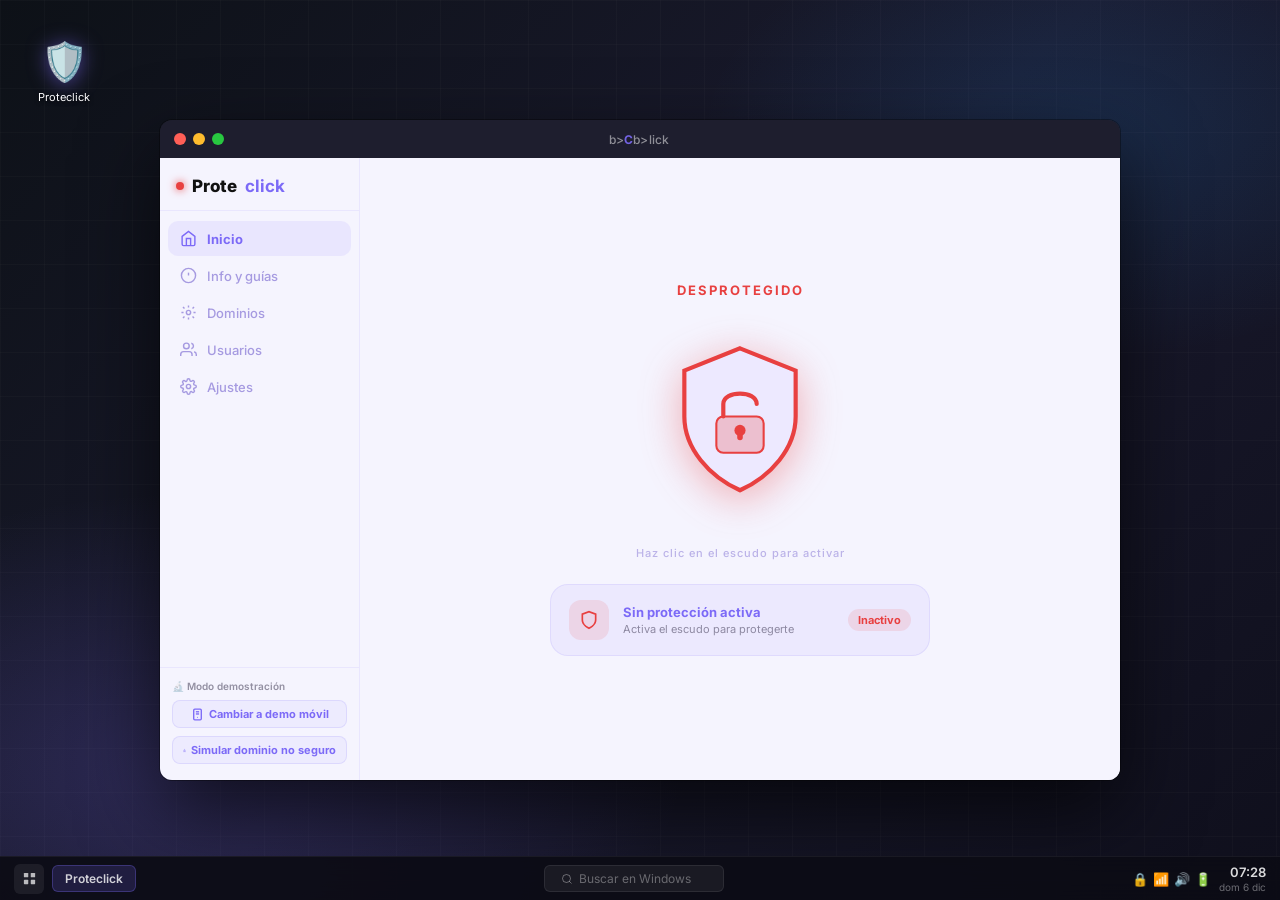
==== commit 7b2bba3f: "Fix HTML structure in title element Mas cosas" ====
--- a/proteclick_desktop.html
+++ b/proteclick_desktop.html
@@ -26,7 +26,7 @@
         <span class="dot-yellow"></span>
         <span class="dot-green" onclick="maximizeApp()"></span>
       </div>
-      <div class="tb-title">Prote<b>click</b></div>
+      <div class="tb-title"><b></b>b><b>C</b>b>lick</div>
       <div class="tb-spacer"></div>
     </div>
 
@@ -863,4 +863,4 @@
   <script src="proteclick_desktop.js"></script>
 </body>
 
-</html>+</html>
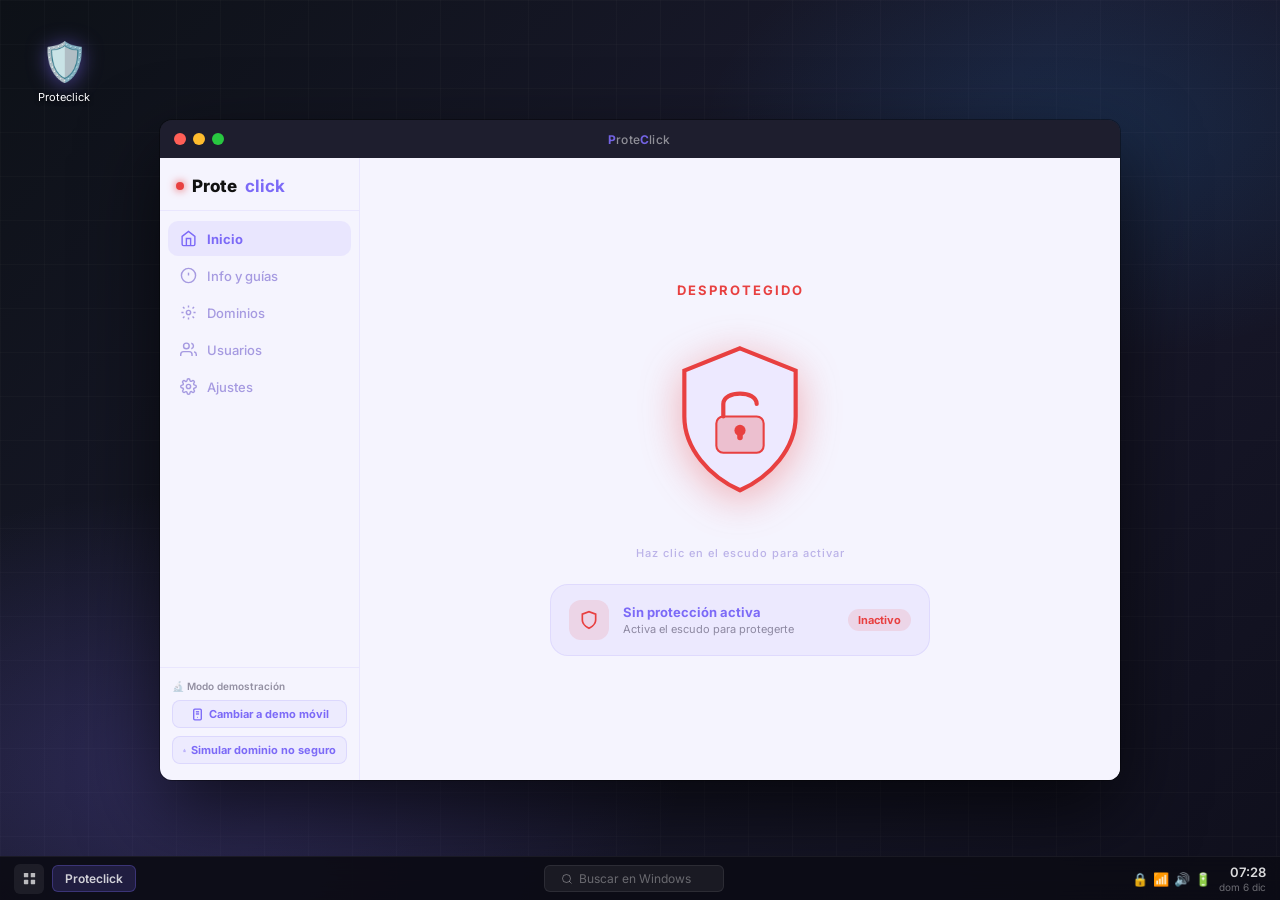
==== commit 3a147f96: "Update title from 'Click' to 'ProteClick' Bui" ====
--- a/proteclick_desktop.html
+++ b/proteclick_desktop.html
@@ -26,7 +26,7 @@
         <span class="dot-yellow"></span>
         <span class="dot-green" onclick="maximizeApp()"></span>
       </div>
-      <div class="tb-title"><b></b>b><b>C</b>b>lick</div>
+      <div class="tb-title"><b>P</b>rote<b>C</b>lick</div>
       <div class="tb-spacer"></div>
     </div>
 
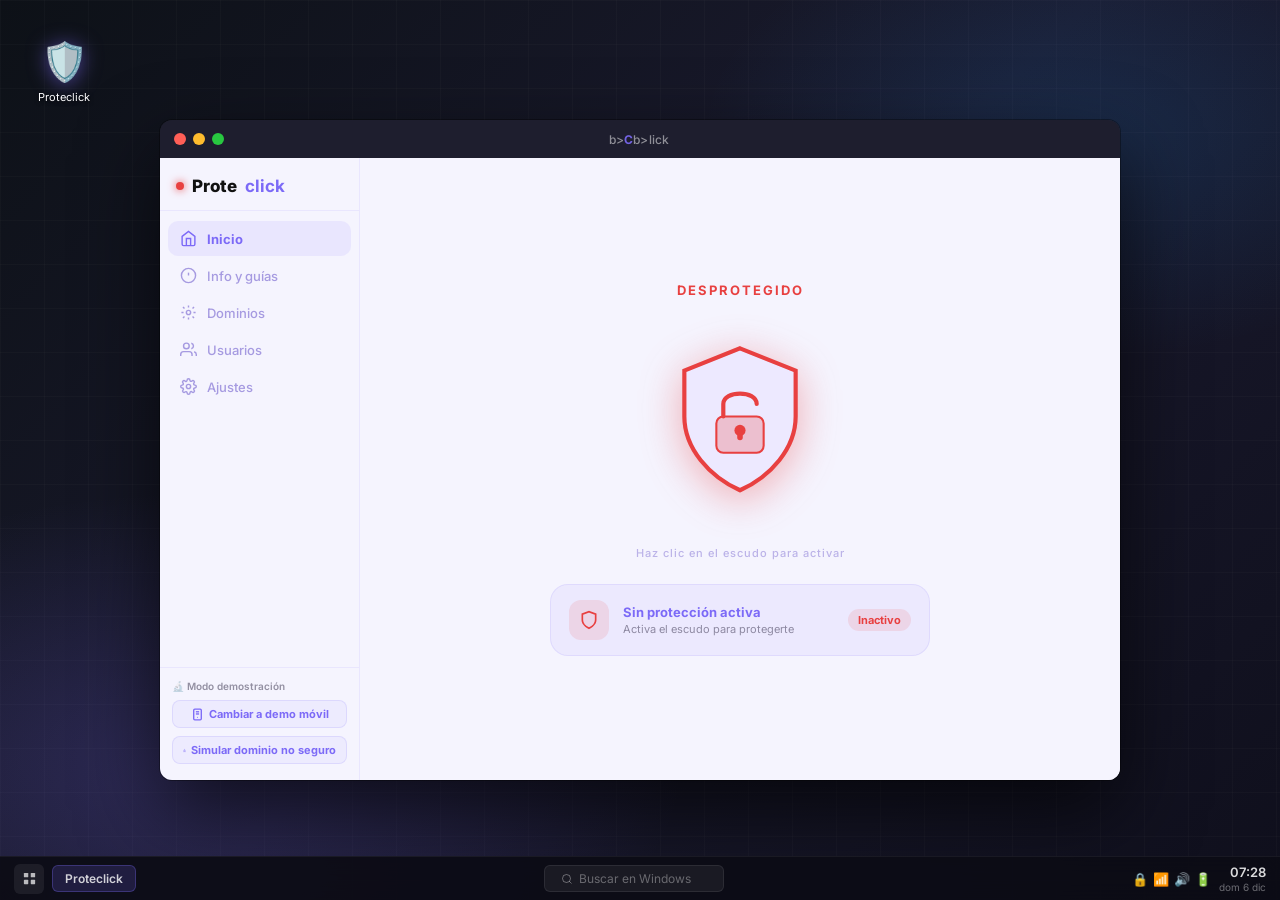
==== commit b6ac8fe5: "Hola nuevo cambio" ====
--- a/proteclick_desktop.html
+++ b/proteclick_desktop.html
@@ -26,7 +26,7 @@
         <span class="dot-yellow"></span>
         <span class="dot-green" onclick="maximizeApp()"></span>
       </div>
-      <div class="tb-title"><b>P</b>rote<b>C</b>lick</div>
+      <div class="tb-title"><b></b>b><b>C</b>b>lick</div>
       <div class="tb-spacer"></div>
     </div>
 
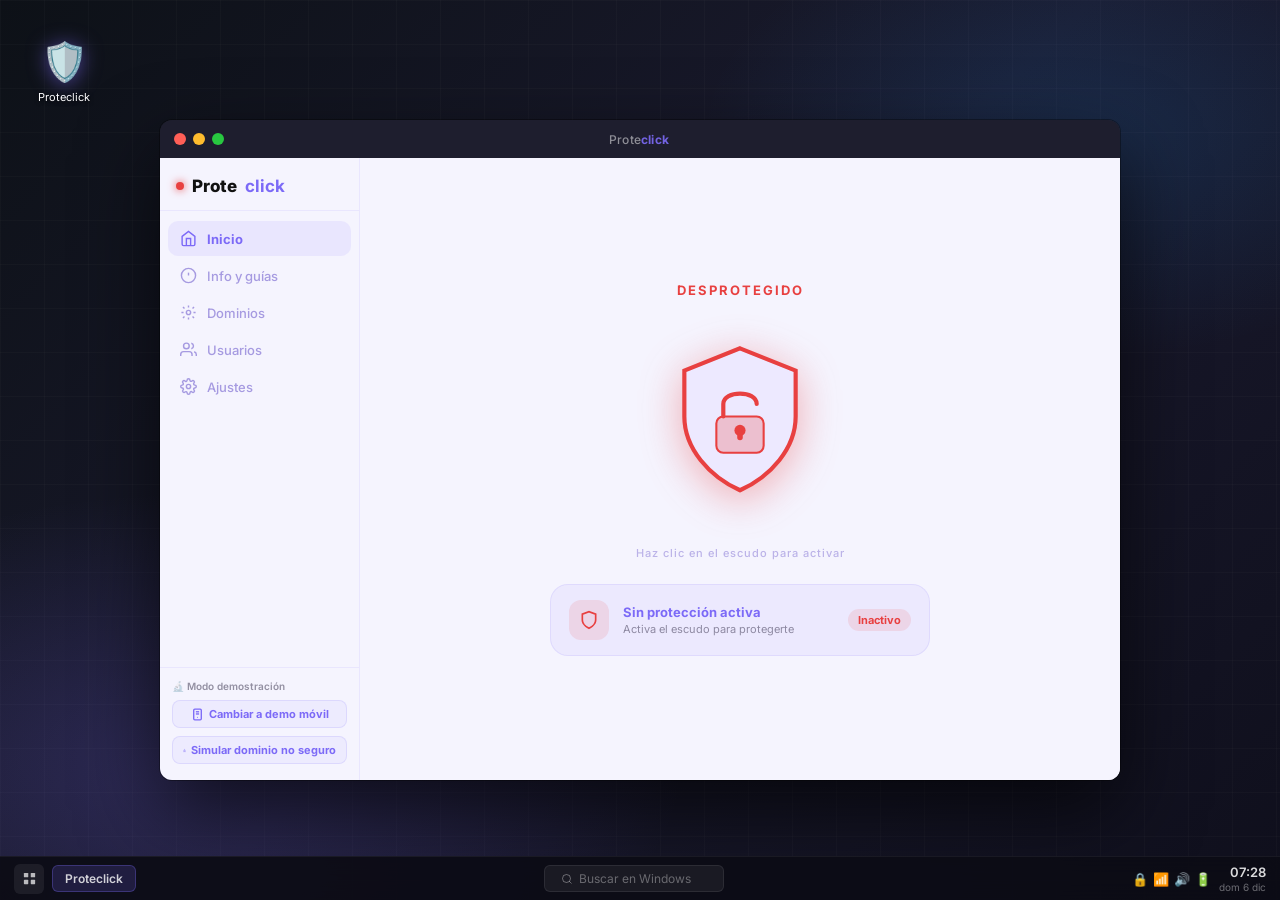
==== commit 549e10dc: "Revertir" ====
--- a/proteclick_desktop.html
+++ b/proteclick_desktop.html
@@ -26,7 +26,7 @@
         <span class="dot-yellow"></span>
         <span class="dot-green" onclick="maximizeApp()"></span>
       </div>
-      <div class="tb-title"><b></b>b><b>C</b>b>lick</div>
+      <div class="tb-title">Prote<b>click</b></div>
       <div class="tb-spacer"></div>
     </div>
 
@@ -863,4 +863,4 @@
   <script src="proteclick_desktop.js"></script>
 </body>
 
-</html>
+</html>
